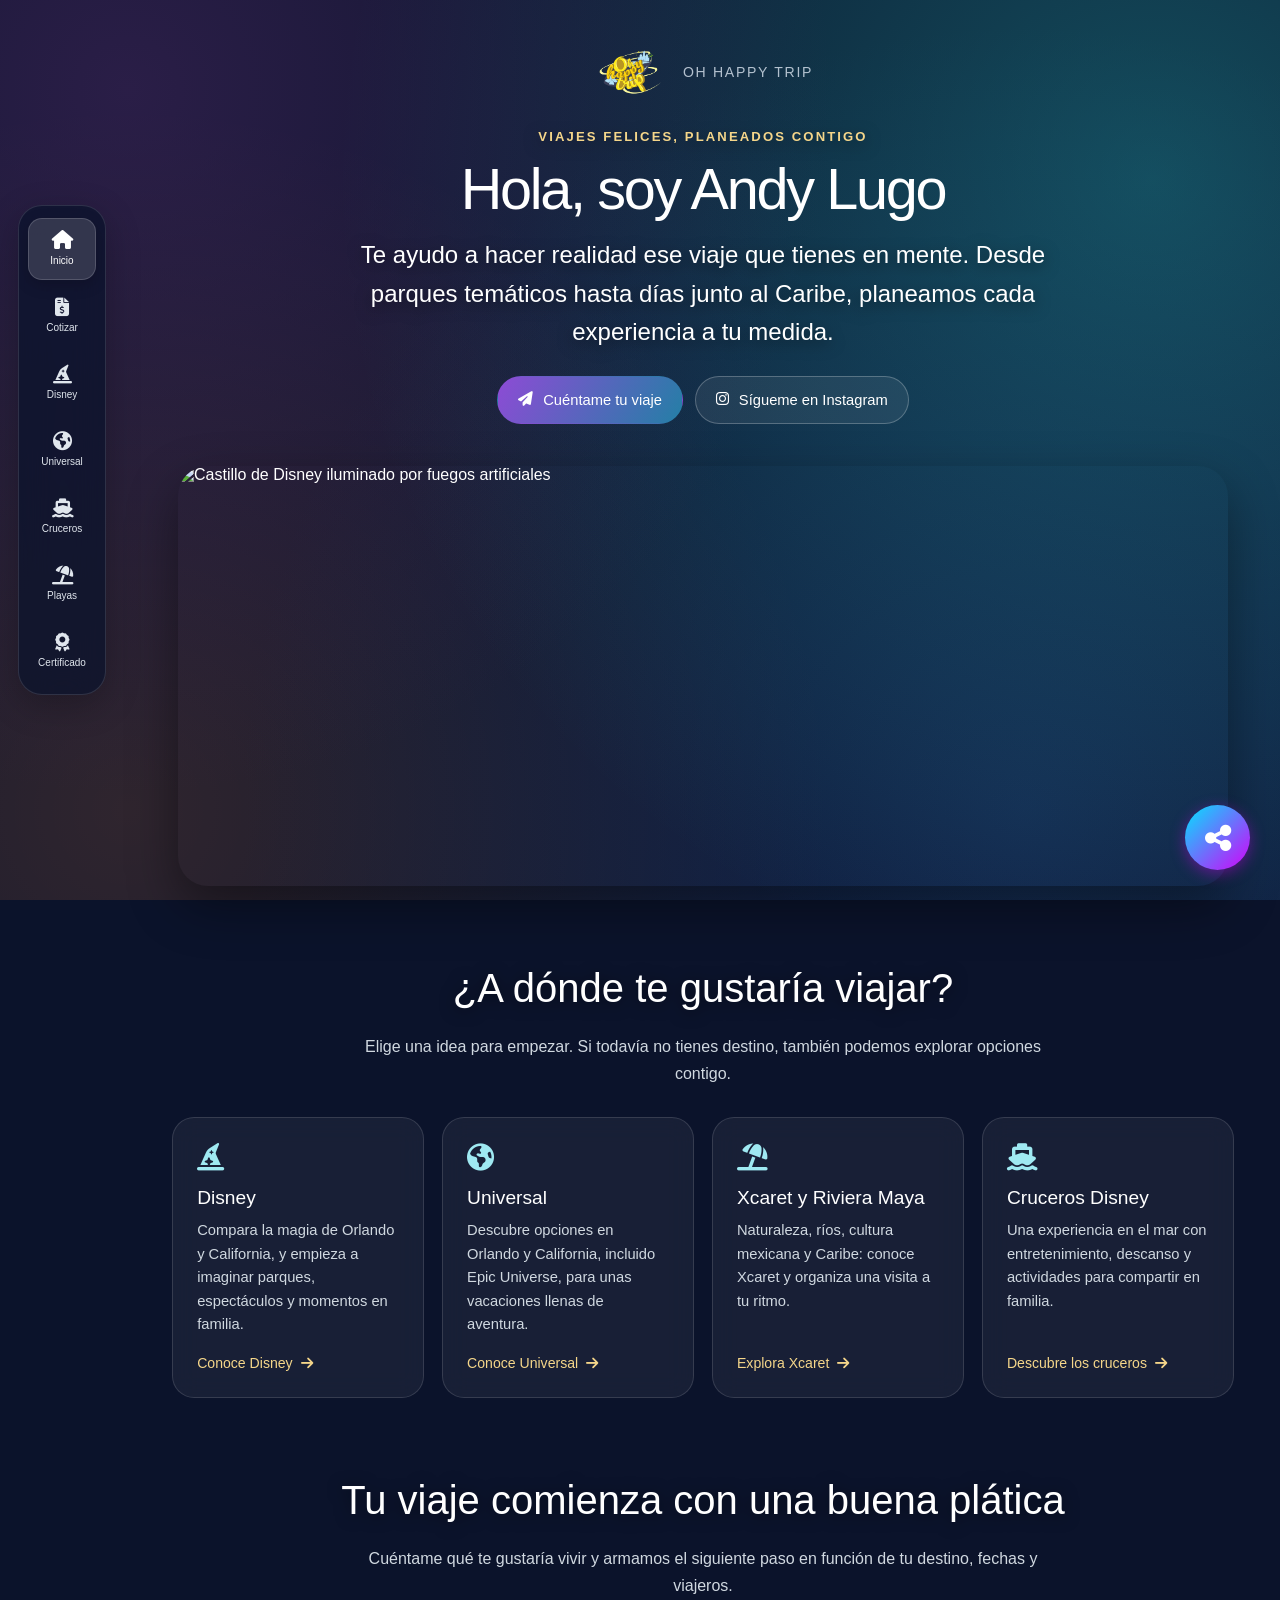
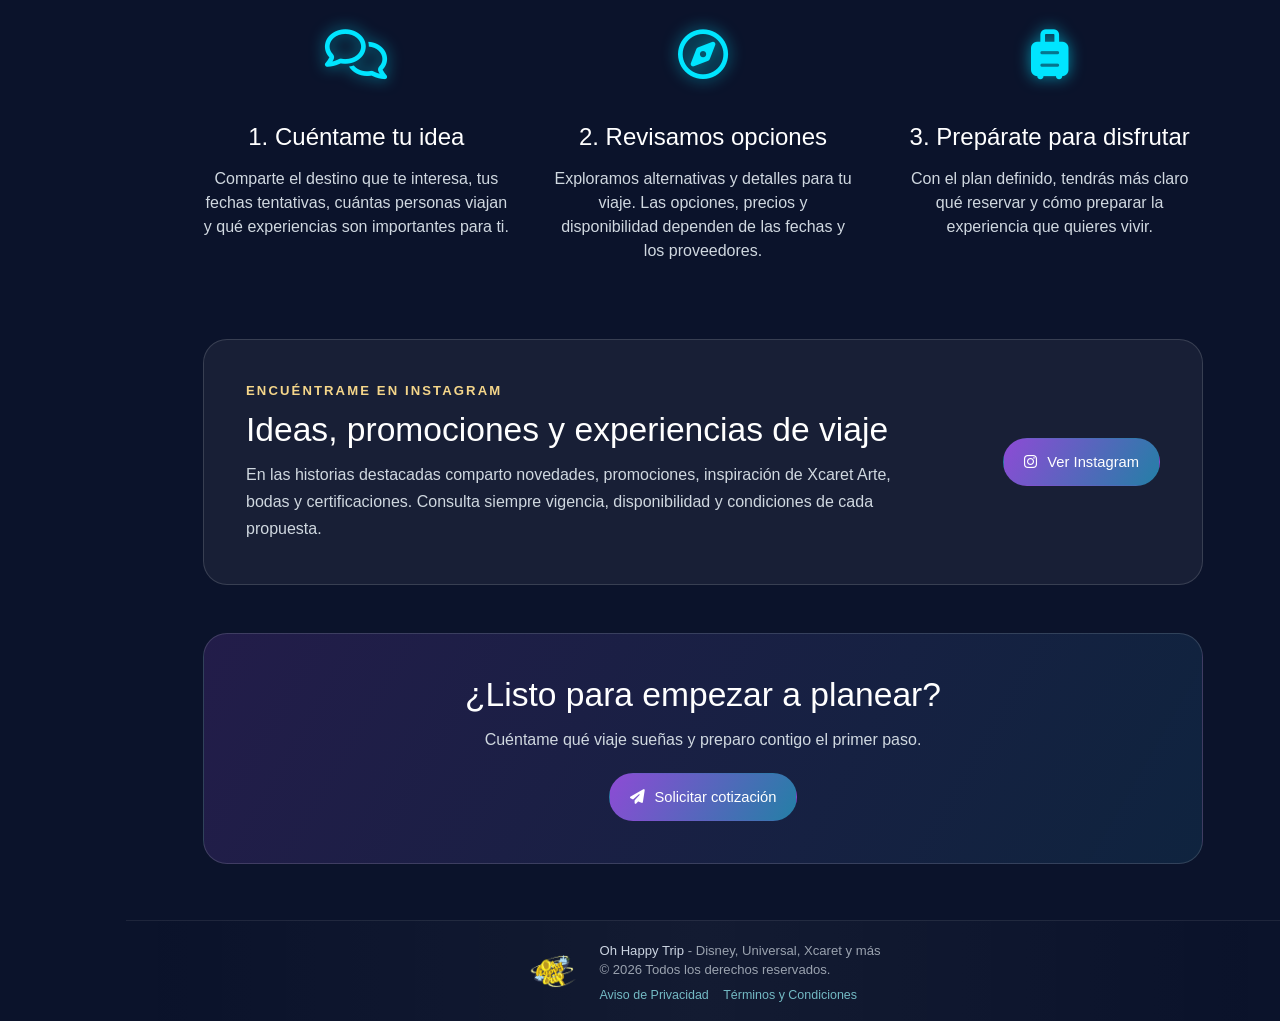
==== index.html @ ab25ab6a "Update Oh Happy Trip website Co-authored-by: Copilot <223556219+Copilot@users.noreply.github.com>" ====
<!DOCTYPE html>
<html lang="es">
  <head>
    <meta charset="UTF-8" />
    <meta name="viewport" content="width=device-width, initial-scale=1.0" />
    <meta name="description" content="Andy Lugo te ayuda a planear viajes felices a Disney, Universal, Xcaret y más. Explora destinos y solicita una cotización personalizada con Oh Happy Trip." />
    <title>Andy Lugo | Oh Happy Trip</title>
    <link rel="icon" type="image/png" href="./static/img/ohHappyTripLogo.png">
    <link rel="stylesheet" href="https://cdnjs.cloudflare.com/ajax/libs/font-awesome/6.4.0/css/all.min.css" />
    <link rel="preconnect" href="https://fonts.googleapis.com" />
    <link rel="preconnect" href="https://fonts.gstatic.com" crossorigin />
    <link href="https://cdnjs.cloudflare.com/ajax/libs/font-awesome/6.4.0/css/all.min.css" rel="stylesheet" />
    <link href="./static/css/style.css" rel="stylesheet" />
  </head>
  <body class="fondo">

    <div class="fuegos-artificiales">
      <div class="fuego" style="left: 20%; animation-delay: 0s;"></div>
      <div class="fuego" style="left: 50%; animation-delay: 1.5s;"></div>
      <div class="fuego" style="left: 80%; animation-delay: 0.8s;"></div>
      <div class="fuego" style="left: 35%; animation-delay: 2.2s;"></div>
    </div>

    <!-- NAVEGACIÓN LATERAL -->
    <header class="estiloHeader">
      <nav class="botones-nav" aria-label="Navegación principal">
        <a href="index.html" class="estilos" aria-current="page"><i class="fa-solid fa-house"></i><span>Inicio</span></a>
        <a href="cotizar.html" class="estilos"><i class="fa-solid fa-file-invoice-dollar"></i><span>Cotizar</span></a>
        <a href="disney.html" class="estilos"><i class="fa-solid fa-hat-wizard" aria-hidden="true"></i><span>Disney</span></a>
        <a href="universal.html" class="estilos"><i class="fa-solid fa-earth-americas"></i><span>Universal</span></a>
        <a href="cruceros.html" class="estilos"><i class="fa-solid fa-ship"></i><span>Cruceros</span></a>
        <a href="playas.html" class="estilos"><i class="fa-solid fa-umbrella-beach"></i><span>Playas</span></a>
        <a href="certificate.html" class="estilos"><i class="fa-solid fa-award"></i><span>Certificado</span></a>
      </nav>
    </header>
    <section class="caja-texto">
      <div class="marca-discreta marca-centrada"><img src="./static/img/ohHappyTripLogo.png" alt="">Oh Happy Trip</div>
      <p class="inicio-eyebrow">Viajes felices, planeados contigo</p>
      <h1>Hola, soy Andy Lugo</h1>
      <p>
        Te ayudo a hacer realidad ese viaje que tienes en mente. Desde parques temáticos
        hasta días junto al Caribe, planeamos cada experiencia a tu medida.
      </p>
      <div class="inicio-acciones">
        <a class="btn-inicio btn-inicio-principal" href="cotizar.html"><i class="fa-solid fa-paper-plane" aria-hidden="true"></i> Cuéntame tu viaje</a>
        <a class="btn-inicio" href="https://www.instagram.com/andylugoh.happytrip/" target="_blank" rel="noopener noreferrer"><i class="fa-brands fa-instagram" aria-hidden="true"></i> Sígueme en Instagram</a>
      </div>
    </section>

    <div class="carrusel-contenedor" aria-label="Inspiración para tu próximo viaje">
      <div class="carrusel-fotos">
        <img src="./static/img/fireworks.avif" alt="Castillo de Disney iluminado por fuegos artificiales">
        <img src="./static/img/hogwarts.png" alt="Castillo de Hogwarts en Universal Orlando">
        <img src="./static/img/crucero-carru.webp" alt="Crucero para disfrutar unas vacaciones en el mar">
        <img src="./static/img/playa.webp" alt="Playa de aguas turquesas en el Caribe">
        <img src="./static/img/fireworks.avif" alt="Espectáculo nocturno frente al castillo de Disney">
      </div>
    </div>

    <section aria-labelledby="destinos-titulo">
      <h2 class="seccion-titulo" id="destinos-titulo">¿A dónde te gustaría viajar?</h2>
      <p class="inicio-intro">Elige una idea para empezar. Si todavía no tienes destino, también podemos explorar opciones contigo.</p>
      <div class="inicio-destinos">
        <a class="inicio-destino" href="disney.html">
          <i class="fa-solid fa-hat-wizard" aria-hidden="true"></i>
          <h3>Disney</h3>
          <p>Compara la magia de Orlando y California, y empieza a imaginar parques, espectáculos y momentos en familia.</p>
          <span>Conoce Disney <i class="fa-solid fa-arrow-right" aria-hidden="true"></i></span>
        </a>
        <a class="inicio-destino" href="universal.html">
          <i class="fa-solid fa-earth-americas" aria-hidden="true"></i>
          <h3>Universal</h3>
          <p>Descubre opciones en Orlando y California, incluido Epic Universe, para unas vacaciones llenas de aventura.</p>
          <span>Conoce Universal <i class="fa-solid fa-arrow-right" aria-hidden="true"></i></span>
        </a>
        <a class="inicio-destino" href="playas.html">
          <i class="fa-solid fa-umbrella-beach" aria-hidden="true"></i>
          <h3>Xcaret y Riviera Maya</h3>
          <p>Naturaleza, ríos, cultura mexicana y Caribe: conoce Xcaret y organiza una visita a tu ritmo.</p>
          <span>Explora Xcaret <i class="fa-solid fa-arrow-right" aria-hidden="true"></i></span>
        </a>
        <a class="inicio-destino" href="cruceros.html">
          <i class="fa-solid fa-ship" aria-hidden="true"></i>
          <h3>Cruceros Disney</h3>
          <p>Una experiencia en el mar con entretenimiento, descanso y actividades para compartir en familia.</p>
          <span>Descubre los cruceros <i class="fa-solid fa-arrow-right" aria-hidden="true"></i></span>
        </a>
      </div>
    </section>

    <section aria-labelledby="planear-titulo">
      <h2 class="seccion-titulo" id="planear-titulo">Tu viaje comienza con una buena plática</h2>
      <p class="inicio-intro">Cuéntame qué te gustaría vivir y armamos el siguiente paso en función de tu destino, fechas y viajeros.</p>
      <div class="contenedor-pasos">
        <article class="paso">
          <i class="fa-regular fa-comments" aria-hidden="true"></i>
          <h3>1. Cuéntame tu idea</h3>
          <p>Comparte el destino que te interesa, tus fechas tentativas, cuántas personas viajan y qué experiencias son importantes para ti.</p>
        </article>
        <article class="paso">
          <i class="fa-regular fa-compass" aria-hidden="true"></i>
          <h3>2. Revisamos opciones</h3>
          <p>Exploramos alternativas y detalles para tu viaje. Las opciones, precios y disponibilidad dependen de las fechas y los proveedores.</p>
        </article>
        <article class="paso">
          <i class="fa-solid fa-suitcase-rolling" aria-hidden="true"></i>
          <h3>3. Prepárate para disfrutar</h3>
          <p>Con el plan definido, tendrás más claro qué reservar y cómo preparar la experiencia que quieres vivir.</p>
        </article>
      </div>
    </section>

    <section class="inicio-instagram" aria-labelledby="instagram-titulo">
      <div>
        <p class="inicio-eyebrow">Encuéntrame en Instagram</p>
        <h2 id="instagram-titulo">Ideas, promociones y experiencias de viaje</h2>
        <p>En las historias destacadas comparto novedades, promociones, inspiración de Xcaret Arte, bodas y certificaciones. Consulta siempre vigencia, disponibilidad y condiciones de cada propuesta.</p>
      </div>
      <a class="btn-inicio btn-inicio-principal" href="https://www.instagram.com/andylugoh.happytrip/" target="_blank" rel="noopener noreferrer">
        <i class="fa-brands fa-instagram" aria-hidden="true"></i> Ver Instagram
      </a>
    </section>

    <section class="inicio-cierre" aria-labelledby="cotiza-titulo">
      <h2 id="cotiza-titulo">¿Listo para empezar a planear?</h2>
      <p>Cuéntame qué viaje sueñas y preparo contigo el primer paso.</p>
      <a class="btn-inicio btn-inicio-principal" href="cotizar.html"><i class="fa-solid fa-paper-plane" aria-hidden="true"></i> Solicitar cotización</a>
    </section>

   <!-- MENÚ FLOTANTE EXPANDIBLE -->
    <div class="menu-flotante">

      <!-- Botón principal (Siempre visible) -->
      <div class="btn-flotante-principal">
        <i class="fa-solid fa-share-nodes" aria-hidden="true"></i>
      </div>

      <!-- Redes que salen hacia arriba al pasar el mouse -->
      <div class="redes-ocultas">
        <a href="https://api.whatsapp.com/send?phone=525519647258" target="_blank" class="btn-flotante-red wa" title="WhatsApp"><i class="fa-brands fa-whatsapp"></i></a>
        <a href="https://instagram.com/andylugoh.happytrip" target="_blank" class="btn-flotante-red ig" title="Instagram"><i class="fa-brands fa-instagram"></i></a>
        <a href="https://tiktok.com/@andylugohappytrip" target="_blank" class="btn-flotante-red tk" title="TikTok"><i class="fa-brands fa-tiktok"></i></a>
        <a href="https://www.facebook.com/share/14GoXGc35Pu/?mibextid=wwXIfr" target="_blank" class="btn-flotante-red fb" title="Facebook"><i class="fa-brands fa-facebook-f"></i></a>
        <a href="https://www.youtube.com/@andrealugoh.happytrip" target="_blank" class="btn-flotante-red yt" title="YouTube"><i class="fa-brands fa-youtube"></i></a>
      </div>

    </div>
    <footer class="footer-elegante">
      <img class="footer-logo" src="./static/img/ohHappyTripLogo.png" alt="Oh Happy Trip">
      <div class="footer-copy">
        <p><strong>Oh Happy Trip</strong> - Disney, Universal, Xcaret y más</p>
        <p>© 2026 Todos los derechos reservados.</p>
        <div class="footer-enlaces">
          <a href="#">Aviso de Privacidad</a>
          <a href="#">Términos y Condiciones</a>
        </div>
      </div>
    </footer>
    <!-- SCRIPTS -->
    <script>
      document.addEventListener("mousemove", function(e) {
        if (Math.random() > 0.4) {
          let chispa = document.createElement("span");
          chispa.className = "chispa-magica";
          chispa.style.left = e.clientX + "px";
          chispa.style.top = e.clientY + "px";
          chispa.style.setProperty("--tx", (Math.random() - 0.5) * 60 + "px");
          chispa.style.setProperty("--ty", (Math.random() * 60) + 20 + "px");
          document.body.appendChild(chispa);
          setTimeout(() => { chispa.remove(); }, 800);
        }
      });

      document.addEventListener("click", function(e) {
        let explosion = document.createElement("div");
        explosion.className = "explosion-click";
        explosion.style.left = e.clientX + "px";
        explosion.style.top = e.clientY + "px";
        document.body.appendChild(explosion);
        setTimeout(() => { explosion.remove(); }, 800);
      });
    </script>
  </body>
</html>
---- static/css/style.css ----
/* ========================================= */
/* 1. CONFIGURACIÓN GENERAL                  */
/* ========================================= */
*,
*::before,
*::after {
  box-sizing: border-box;
}

html, body {
  margin: 0;
  padding: 0;
  overflow-x: hidden; /* Clave: Evita que la página crezca hacia los lados */
  width: 100%;
}

body {
  padding: 0 0 0 126px;
}

/* ----------------------------------------- */
/* FONDO BASE ELEGANTE CON LUCES             */
/* ----------------------------------------- */
.fondo {
  background-color: #0b132b; 
  background-image: 
    radial-gradient(circle at 10% 10%, rgba(89, 46, 113, 0.4) 0%, transparent 50%),  
    radial-gradient(circle at 90% 20%, rgba(38, 208, 206, 0.3) 0%, transparent 60%), 
    radial-gradient(circle at 80% 90%, rgba(28, 59, 112, 0.5) 0%, transparent 60%),  
    radial-gradient(circle at 10% 90%, rgba(255, 140, 66, 0.15) 0%, transparent 50%); 
  background-attachment: fixed;
  min-height: 100vh;
  font-family: 'Roboto', sans-serif;
  color: white;
}

/* ========================================= */
/* 2. EFECTOS MÁGICOS Y ANIMACIONES          */
/* ========================================= */
.fuegos-artificiales { position: fixed; top: 0; left: 0; width: 100vw; height: 100vh; pointer-events: none; z-index: 1; overflow: hidden; }
.fuego { position: absolute; bottom: -30px; width: 3px; height: 25px; border-radius: 50px; animation: cohete-magico 3.5s infinite ease-in-out; animation-delay: inherit; }
.fuego::before, .fuego::after { content: ''; position: absolute; top: 0; left: 0; width: 5px; height: 5px; border-radius: 50%; opacity: 0; animation: explosion-magica 3.5s infinite ease-out; animation-delay: inherit; }
.fuego::after { transform: rotate(22.5deg); }

@keyframes cohete-magico {
  0% { transform: translateY(0); background: linear-gradient(to top, transparent, rgba(255, 255, 255, 0.4), #fff); }
  35% { transform: translateY(-75vh); background: linear-gradient(to top, transparent, rgba(255, 255, 255, 0.4), #fff); }
  36% { transform: translateY(-75vh); background: transparent; }
  100% { transform: translateY(-60vh); background: transparent; }
}
@keyframes explosion-magica {
  0%, 35% { opacity: 0; box-shadow: 0 0 0 0 transparent; }
  36% { opacity: 1; box-shadow: 0 -50px 0 2px #00e5ff, 35px -35px 0 1px #d500f9, 50px 0 0 2px #ffdd55, 35px 35px 0 1px #00e5ff, 0 50px 0 2px #d500f9, -35px 35px 0 1px #ffdd55, -50px 0 0 2px #00e5ff, -35px -35px 0 1px #d500f9, 0 -25px 0 1px #ffdd55, 17px -17px 0 2px #00e5ff, 25px 0 0 1px #d500f9, 17px 17px 0 2px #ffdd55, 0 25px 0 1px #00e5ff, -17px 17px 0 2px #d500f9, -25px 0 0 1px #ffdd55, -17px -17px 0 2px #00e5ff; }
  65% { opacity: 0; box-shadow: 0 -140px 0 -2px rgba(0, 229, 255, 0), 100px -100px 0 -2px rgba(213, 0, 249, 0), 140px 0 0 -2px rgba(255, 221, 85, 0), 100px 100px 0 -2px rgba(0, 229, 255, 0), 0 140px 0 -2px rgba(213, 0, 249, 0), -100px 100px 0 -2px rgba(255, 221, 85, 0), -140px 0 0 -2px rgba(0, 229, 255, 0), -100px -100px 0 -2px rgba(213, 0, 249, 0), 0 -80px 0 -2px rgba(255, 221, 85, 0), 56px -56px 0 -2px rgba(0, 229, 255, 0), 80px 0 0 -2px rgba(213, 0, 249, 0), 56px 56px 0 -2px rgba(255, 221, 85, 0), 0 80px 0 -2px rgba(0, 229, 255, 0), -56px 56px 0 -2px rgba(213, 0, 249, 0), -80px 0 0 -2px rgba(255, 221, 85, 0), -56px -56px 0 -2px rgba(0, 229, 255, 0); }
  100% { opacity: 0; }
}

/* Polvo de hadas y Clics */
.chispa-magica { position: fixed; pointer-events: none; width: 4px; height: 4px; background: #ffffff; border-radius: 50%; box-shadow: 0 0 8px 2px #ffdf00, 0 0 15px 4px #ffdd55; z-index: 9999; animation: polvoMagico 0.8s linear forwards; }
@keyframes polvoMagico { 0% { transform: scale(1) translate(0, 0); opacity: 1; } 100% { transform: scale(0) translate(var(--tx), var(--ty)); opacity: 0; } }

.explosion-click { position: fixed; pointer-events: none; width: 5px; height: 5px; border-radius: 50%; z-index: 99999; animation: estallidoRapido 0.8s ease-out forwards; }
@keyframes estallidoRapido { 0% { opacity: 1; transform: translate(-50%, -50%) scale(0.2); box-shadow: 0 0 0 0 transparent; } 20% { opacity: 1; transform: translate(-50%, -50%) scale(1); box-shadow: 0 -50px 0 2px #00e5ff, 35px -35px 0 1px #d500f9, 50px 0 0 2px #ffdd55, 35px 35px 0 1px #00e5ff, 0 50px 0 2px #d500f9, -35px 35px 0 1px #ffdd55, -50px 0 0 2px #00e5ff, -35px -35px 0 1px #d500f9, 0 -25px 0 1px #ffdd55, 17px -17px 0 2px #00e5ff, 25px 0 0 1px #d500f9, 17px 17px 0 2px #ffdd55, 0 25px 0 1px #00e5ff, -17px 17px 0 2px #d500f9, -25px 0 0 1px #ffdd55, -17px -17px 0 2px #00e5ff; } 100% { opacity: 0; transform: translate(-50%, -50%) scale(1.5); box-shadow: 0 -120px 0 -2px rgba(0, 229, 255, 0), 85px -85px 0 -2px rgba(213, 0, 249, 0), 120px 0 0 -2px rgba(255, 221, 85, 0), 85px 85px 0 -2px rgba(0, 229, 255, 0), 0 120px 0 -2px rgba(213, 0, 249, 0), -85px 85px 0 -2px rgba(255, 221, 85, 0), -120px 0 0 -2px rgba(0, 229, 255, 0), -85px -85px 0 -2px rgba(213, 0, 249, 0), 0 -70px 0 -2px rgba(255, 221, 85, 0), 50px -50px 0 -2px rgba(0, 229, 255, 0), 70px 0 0 -2px rgba(213, 0, 249, 0), 50px 50px 0 -2px rgba(255, 221, 85, 0), 0 80px 0 -2px rgba(0, 229, 255, 0), -50px 50px 0 -2px rgba(213, 0, 249, 0), -70px 0 0 -2px rgba(255, 221, 85, 0), -50px -50px 0 -2px rgba(0, 229, 255, 0); } }

/* ========================================= */
/* 3. HEADER FIJO Y NAVEGACIÓN               */
/* ========================================= */
.estiloHeader {
  position: fixed;
  top: 50%;
  left: 18px;
  width: 88px;
  max-height: calc(100vh - 32px);
  overflow-y: auto;
  padding: 12px 9px;
  box-sizing: border-box;
  background: rgba(11, 19, 43, 0.72);
  backdrop-filter: blur(16px);
  border: 1px solid rgba(255, 255, 255, 0.12);
  border-radius: 24px;
  display: flex;
  flex-direction: column;
  justify-content: flex-start;
  align-items: center;
  gap: 0;
  margin: 0;
  transform: translateY(-50%);
  z-index: 1000;
  box-shadow: 0 10px 35px rgba(0, 0, 0, 0.24);
}

.botones-nav {
  display: flex;
  flex-direction: column;
  justify-content: flex-start;
  align-items: center;
  gap: 5px;
  width: 100%;
}

.estilos {
  display: flex;
  flex-direction: column;
  justify-content: center;
  align-items: center;
  gap: 5px;
  width: 68px;
  min-height: 62px;
  box-sizing: border-box;
  text-decoration: none;
  color: #e0e6ed;
  font-size: 10px;
  font-weight: 400;
  line-height: 1.15;
  text-align: center;
  padding: 7px 4px;
  border-radius: 14px;
  border: 1px solid transparent;
  transition: background 0.2s ease, color 0.2s ease, border-color 0.2s ease;
}

.estilos i {
  font-size: 19px;
}

.estilos[aria-current="page"] {
  color: #ffffff;
  background: rgba(255, 255, 255, 0.14);
  border-color: rgba(255, 255, 255, 0.16);
  box-shadow: 0 5px 15px rgba(0, 0, 0, 0.18);
}

.estilos:hover {
  background: rgba(89, 46, 113, 0.42);
  border-color: rgba(255, 255, 255, 0.16);
  color: #ffffff;
}

/* ========================================= */
/* 4. TEXTOS Y TÍTULOS DE SECCIONES          */
/* ========================================= */
.caja-texto {
  max-width: 800px;
  margin: 34px auto 42px;
  padding: 0 24px;
  position: relative;
  z-index: 10;
  text-align: center;
}

.caja-texto p {
  margin: 0; 
  font-size: 24px;
  font-weight: 300;
  line-height: 1.6;
  color: #ffffff;
  text-shadow: 0 4px 15px rgba(0,0,0,0.5); 
}

.caja-texto h1 {
  margin: 0 0 14px;
  color: #ffffff;
  font-size: clamp(2.2rem, 5vw, 3.6rem);
  font-weight: 500;
  letter-spacing: -0.04em;
}

.inicio-eyebrow {
  margin: 0 0 10px !important;
  color: #f5d68a !important;
  font-size: 0.82rem !important;
  font-weight: 600 !important;
  letter-spacing: 0.16em;
  line-height: 1.4 !important;
  text-transform: uppercase;
}

.inicio-acciones {
  display: flex;
  justify-content: center;
  flex-wrap: wrap;
  gap: 12px;
  margin-top: 24px;
}

.btn-inicio {
  display: inline-flex;
  align-items: center;
  justify-content: center;
  gap: 10px;
  min-height: 48px;
  padding: 12px 20px;
  border: 1px solid rgba(255, 255, 255, 0.24);
  border-radius: 999px;
  background: rgba(255, 255, 255, 0.07);
  color: #ffffff;
  font-size: 0.92rem;
  font-weight: 500;
  text-decoration: none;
  transition: transform 0.2s ease, background 0.2s ease, border-color 0.2s ease;
}

.btn-inicio:hover {
  transform: translateY(-2px);
  background: rgba(255, 255, 255, 0.14);
  border-color: rgba(255, 255, 255, 0.5);
}

.btn-inicio-principal {
  border-color: transparent;
  background: linear-gradient(120deg, #8d4bd5, #247fa6);
}

.btn-inicio-principal:hover {
  background: linear-gradient(120deg, #a15be8, #2d96bd);
}

.inicio-intro {
  max-width: 720px;
  margin: -18px auto 30px;
  padding: 0 20px;
  color: #d0d8e0;
  font-size: 1rem;
  line-height: 1.7;
  text-align: center;
  position: relative;
  z-index: 10;
}

.inicio-destinos {
  display: grid;
  grid-template-columns: repeat(auto-fit, minmax(min(100%, 235px), 1fr));
  gap: 18px;
  width: min(1150px, 92%);
  margin: 0 auto 54px;
  position: relative;
  z-index: 10;
}

.inicio-destino {
  display: flex;
  flex-direction: column;
  min-height: 245px;
  padding: 26px 24px;
  border: 1px solid rgba(255, 255, 255, 0.13);
  border-radius: 22px;
  background: rgba(255, 255, 255, 0.055);
  color: #ffffff;
  text-decoration: none;
  backdrop-filter: blur(12px);
  transition: transform 0.25s ease, background 0.25s ease, border-color 0.25s ease;
}

.inicio-destino:hover {
  transform: translateY(-5px);
  border-color: rgba(255, 255, 255, 0.34);
  background: rgba(255, 255, 255, 0.1);
}

.inicio-destino > i {
  margin-bottom: 16px;
  color: #9fe9f2;
  font-size: 1.7rem;
}

.inicio-destino h3 {
  margin: 0 0 10px;
  font-size: 1.2rem;
  font-weight: 500;
}

.inicio-destino p {
  margin: 0 0 18px;
  color: #d0d8e0;
  font-size: 0.92rem;
  line-height: 1.6;
}

.inicio-destino span {
  display: flex;
  align-items: center;
  gap: 8px;
  margin-top: auto;
  color: #f5d68a;
  font-size: 0.88rem;
  font-weight: 500;
}

.inicio-instagram,
.inicio-cierre {
  width: min(1000px, 92%);
  margin: 0 auto 48px;
  padding: clamp(24px, 5vw, 42px);
  border: 1px solid rgba(255, 255, 255, 0.14);
  border-radius: 24px;
  background: rgba(255, 255, 255, 0.055);
  position: relative;
  z-index: 10;
}

.inicio-instagram {
  display: flex;
  align-items: center;
  justify-content: space-between;
  gap: 28px;
}

.inicio-instagram h2,
.inicio-cierre h2 {
  margin: 0 0 12px;
  color: #ffffff;
  font-size: clamp(1.5rem, 3vw, 2.1rem);
  font-weight: 400;
}

.inicio-instagram p:not(.inicio-eyebrow),
.inicio-cierre p {
  max-width: 680px;
  margin: 0;
  color: #d0d8e0;
  line-height: 1.7;
}

.inicio-instagram .btn-inicio {
  flex-shrink: 0;
}

.inicio-cierre {
  margin-bottom: 56px;
  text-align: center;
  background: linear-gradient(120deg, rgba(141, 75, 213, 0.18), rgba(36, 127, 166, 0.16));
}

.inicio-cierre p {
  margin: 0 auto 20px;
}

.seccion-titulo {
  text-align: center;
  color: white;
  font-size: 2.5rem;
  font-weight: 300;
  margin: 80px 0 40px 0;
  text-shadow: 0 2px 15px rgba(0, 0, 0, 0.5);
  position: relative;
  z-index: 10;
}

/* ========================================= */
/* 5. CARRUSEL INFINITO                      */
/* ========================================= */
.carrusel-contenedor {
  width: min(1050px, 92%);
  height: clamp(260px, 38vw, 420px);
  overflow: hidden;
  border-radius: 30px;
  margin: 0 auto 34px;
  box-shadow: 0 20px 50px rgba(0, 0, 0, 0.4);
  position: relative;
  z-index: 10;
}

.carrusel-fotos { 
  display: flex; 
  width: 500%; 
  height: 100%; 
  animation: deslizarInfinito 16s infinite; 
}

.carrusel-fotos img { 
  width: 20%; 
  object-fit: cover; 
}

@keyframes deslizarInfinito {
  0%, 20% { margin-left: 0; }
  25%, 45% { margin-left: -100%; }
  50%, 70% { margin-left: -200%; }
  75%, 95% { margin-left: -300%; }
  100% { margin-left: -400%; }
}

/* ========================================= */
/* 6. TARJETAS DE INFORMACIÓN                */
/* ========================================= */
.contenedor-tarjetas {
  display: flex;
  justify-content: center;
  align-items: stretch; 
  gap: 30px; 
  width: 92%; 
  max-width: 1150px; 
  margin: 0 auto 25px auto; 
  position: relative;
  z-index: 10;
}

.tarjeta-info {
  background: rgba(255, 255, 255, 0.03); 
  border: 1px solid rgba(255, 255, 255, 0.1);
  backdrop-filter: blur(15px);
  border-radius: 30px;
  padding: 40px 30px; 
  flex: 1; 
  text-align: center;
  transition: transform 0.4s ease, box-shadow 0.4s ease;
}

.tarjeta-info:hover {
  transform: translateY(-10px);
  background: rgba(255, 255, 255, 0.08);
  box-shadow: 0 15px 35px rgba(0, 0, 0, 0.3);
}

.tarjeta-info i { font-size: 38px; margin-bottom: 20px; color: #ffffff; text-shadow: 0 0 15px rgba(255, 255, 255, 0.4); }
.tarjeta-info h3 { margin: 0 0 15px 0; font-size: 1.4rem; font-weight: 400; letter-spacing: 1px; }
.tarjeta-info p { margin: 0; font-size: 0.95rem; font-weight: 300; line-height: 1.6; color: #d0d8e0; }

.marca-discreta {
  display: inline-flex;
  align-items: center;
  gap: 14px;
  margin-bottom: 16px;
  color: rgba(230, 239, 250, 0.76);
  font-size: 0.88rem;
  font-weight: 500;
  letter-spacing: 0.12em;
  text-transform: uppercase;
}

.marca-discreta img {
  display: block;
  width: 76px;
  height: 76px;
  object-fit: contain;
}

.marca-centrada {
  display: flex;
  width: fit-content;
  margin: 22px auto 18px;
}

.contenido-destino {
  width: min(1120px, 94%);
  margin: 0 auto;
  position: relative;
  z-index: 10;
}

.introduccion-destino {
  max-width: 860px;
  margin: 38px auto 56px;
  padding: 0 24px;
  text-align: center;
}

.introduccion-destino .sobrelinea,
.seccion-destino .sobrelinea {
  color: var(--destino-acento, #8fe8ee);
  font-size: 0.78rem;
  font-weight: 700;
  letter-spacing: 0.18em;
  text-transform: uppercase;
}

.introduccion-destino h1 {
  margin: 12px 0 18px;
  font-size: clamp(2.2rem, 5vw, 4rem);
  font-weight: 300;
  line-height: 1.1;
  text-shadow: 0 4px 24px rgba(0, 0, 0, 0.35);
}

.introduccion-destino p {
  max-width: 760px;
  margin: 0 auto;
  color: #d7e1ee;
  font-size: 1.08rem;
  line-height: 1.8;
}

.seccion-destino {
  margin: 0 auto 40px;
  padding: clamp(22px, 3.5vw, 38px);
  border: 1px solid rgba(255, 255, 255, 0.1);
  border-radius: 28px;
  background: linear-gradient(145deg, rgba(255, 255, 255, 0.065), rgba(255, 255, 255, 0.018));
  box-shadow: 0 18px 45px rgba(0, 0, 0, 0.14);
  scroll-margin-top: 30px;
}

.seccion-destino h2 {
  margin: 10px 0 14px;
  font-size: clamp(1.8rem, 3vw, 2.5rem);
  font-weight: 400;
}

.seccion-destino > p {
  max-width: 850px;
  margin: 0 0 24px;
  color: #d0d8e0;
  font-size: 1rem;
  line-height: 1.75;
}

.rejilla-experiencias {
  display: grid;
  grid-template-columns: repeat(2, minmax(0, 1fr));
  gap: 16px;
  margin-top: 24px;
}

.experiencia-destino {
  padding: 24px;
  border: 1px solid rgba(255, 255, 255, 0.1);
  border-radius: 20px;
  background: rgba(8, 18, 43, 0.42);
  transition: transform 0.25s ease, border-color 0.25s ease, background 0.25s ease;
}

.experiencia-destino:hover {
  transform: translateY(-4px);
  border-color: var(--destino-acento, #8fe8ee);
  background: rgba(255, 255, 255, 0.075);
}

.experiencia-destino i {
  color: var(--destino-acento, #8fe8ee);
  font-size: 1.5rem;
}

.experiencia-destino h3 {
  margin: 14px 0 8px;
  font-size: 1.15rem;
  font-weight: 500;
}

.experiencia-destino p {
  margin: 0;
  color: #d0d8e0;
  font-size: 0.95rem;
  line-height: 1.7;
}

.nota-destino {
  margin-top: 22px;
  padding: 18px 22px;
  border-left: 3px solid var(--destino-acento, #8fe8ee);
  border-radius: 0 14px 14px 0;
  background: rgba(255, 255, 255, 0.05);
  color: #d7e1ee;
  line-height: 1.7;
}

.imagen-destino {
  display: block;
  width: 100%;
  height: clamp(230px, 38vw, 420px);
  margin: 0 auto 48px;
  border-radius: 28px;
  object-fit: cover;
  box-shadow: 0 20px 50px rgba(0, 0, 0, 0.35);
}

.destino-carrusel {
  height: clamp(280px, 42vw, 470px);
  margin-top: 34px;
  margin-bottom: 0;
  border: 1px solid rgba(255, 255, 255, 0.16);
}

.destino-carrusel::after {
  position: absolute;
  inset: 35% 0 0;
  content: "";
  background: linear-gradient(transparent, rgba(5, 10, 28, 0.74));
  pointer-events: none;
}

.destino-carrusel .carrusel-fotos {
  animation-duration: 22s;
}

.carrusel-etiqueta {
  position: absolute;
  z-index: 1;
  right: clamp(20px, 5vw, 48px);
  bottom: clamp(20px, 5vw, 42px);
  left: clamp(20px, 5vw, 48px);
  color: white;
  text-shadow: 0 2px 14px rgba(0, 0, 0, 0.65);
}

.carrusel-etiqueta span {
  display: inline-block;
  margin-bottom: 8px;
  color: var(--destino-acento, #b9f5f2);
  font-size: 0.76rem;
  font-weight: 700;
  letter-spacing: 0.17em;
  text-transform: uppercase;
}

.carrusel-etiqueta strong {
  display: block;
  font-size: clamp(1.6rem, 4vw, 3rem);
  font-weight: 500;
}

.accion-destino {
  margin: 32px auto 30px;
  text-align: center;
  position: relative;
  z-index: 10;
}

.marca-formulario {
  display: flex;
  align-items: center;
  justify-content: center;
  gap: 16px;
  margin: 0 auto 20px;
  color: #dce7f3;
  text-align: left;
}

.marca-formulario img {
  display: block;
  width: 88px;
  height: 88px;
  object-fit: contain;
}

.marca-formulario span {
  color: #a8bacd;
  font-size: 0.8rem;
  letter-spacing: 0.12em;
  text-transform: uppercase;
}

.pagina-disney { --destino-acento: #e6b7ff; }
.pagina-universal { --destino-acento: #74c8ff; }
.pagina-cruceros { --destino-acento: #77e5f4; }
.pagina-xcaret { --destino-acento: #92e5bd; }

.pagina-disney .carrusel-etiqueta span,
.pagina-universal .carrusel-etiqueta span {
  color: var(--destino-acento);
}

.contenedor-principal {
  display: flex;
  justify-content: center;
  width: min(1120px, 100%);
  margin: 0 auto;
  padding: 44px clamp(16px, 4vw, 42px) 28px;
}

.cotizar-titulo {
  margin: 0 0 28px;
  color: #ffffff;
  font-size: clamp(1.7rem, 3vw, 2.25rem);
  font-weight: 400;
  text-align: center;
}

.footer-logo {
  display: block;
  flex: 0 0 56px;
  width: 56px;
  height: 56px;
  margin: 0;
  object-fit: contain;
}

.footer-elegante {
  display: flex;
  align-items: center;
  justify-content: center;
  gap: 18px;
  padding: 30px 24px 24px;
  margin-top: 30px;
}

.footer-copy {
  text-align: left;
}

/* ========================================= */
/* 7. BOTONES DE COTIZACIÓN                  */
/* ========================================= */
.btn-cotizar {
  display: inline-flex;
  justify-content: center;
  align-items: center;
  gap: 15px;
  padding: 18px 45px; 
  border-radius: 50px;
  background: rgba(255, 255, 255, 0.05); 
  border: 1px solid rgba(255, 255, 255, 0.2);
  backdrop-filter: blur(10px);
  text-decoration: none;
  color: #ffffff;
  font-size: 18px;
  font-weight: 300;
  letter-spacing: 2px;
  text-transform: uppercase;
  transition: all 0.4s ease;
  box-shadow: 0 10px 30px rgba(0, 0, 0, 0.2);
  cursor: pointer;
}

.btn-cotizar i { font-size: 22px; }
.btn-cotizar:hover { transform: translateY(-5px) scale(1.03); color: #ffffff; }

.btn-cotizar.disney:hover { background: linear-gradient(135deg, rgba(89, 46, 113, 0.95), rgba(38, 208, 206, 0.95)); border-color: transparent; box-shadow: 0 10px 30px rgba(138, 43, 226, 0.4); }
.btn-cotizar.universal:hover { background: linear-gradient(135deg, #0575E6, #021B79); border-color: transparent; box-shadow: 0 10px 30px rgba(5, 117, 230, 0.4); }
.btn-cotizar.cruceros:hover { background: linear-gradient(135deg, #1cb5e0, #000046); border-color: transparent; box-shadow: 0 10px 30px rgba(28, 181, 224, 0.4); }
.btn-cotizar.playas:hover { background: linear-gradient(135deg, #ff9966, #ff5e62); border-color: transparent; box-shadow: 0 10px 30px rgba(255, 94, 98, 0.4); }
.btn-cotizar.certificado:hover { background: linear-gradient(135deg, #BF953F, #FCF6BA, #B38728); border-color: transparent; color: #000; box-shadow: 0 10px 30px rgba(191, 149, 63, 0.4); }

/* ========================================= */
/* 8. PROCESO (CÓMO FUNCIONA)                */
/* ========================================= */
.contenedor-pasos {
  display: flex;
  justify-content: center;
  gap: 40px;
  flex-wrap: wrap;
  max-width: 1000px;
  margin: 0 auto 60px auto;
  position: relative;
  z-index: 10;
}

.paso {
  text-align: center;
  flex: 1;
  min-width: 250px;
  color: white;
}

.paso i {
  font-size: 50px;
  color: #00e5ff; 
  margin-bottom: 20px;
  text-shadow: 0 0 15px rgba(0, 229, 255, 0.6);
}

.paso h3 { font-size: 1.5rem; margin-bottom: 10px; font-weight: 400; }
.paso p { font-size: 1rem; font-weight: 300; color: #d0d8e0; line-height: 1.5; }

/* ========================================= */
/* 9. TESTIMONIOS (VIAJEROS FELICES)         */
/* ========================================= */
.contenedor-testimonios {
  display: flex;
  justify-content: center;
  align-items: stretch;
  gap: 30px;
  flex-wrap: wrap;
  max-width: 1100px;
  margin: 0 auto 60px auto;
  position: relative;
  z-index: 10;
}

.testimonio {
  background: rgba(255, 255, 255, 0.05);
  border: 1px solid rgba(255, 255, 255, 0.15);
  backdrop-filter: blur(10px);
  border-radius: 20px;
  padding: 30px;
  flex: 1;
  min-width: 280px;
  text-align: center;
  box-shadow: 0 10px 20px rgba(0, 0, 0, 0.2);
  transition: transform 0.3s ease;
}

.testimonio:hover { transform: translateY(-5px); background: rgba(255, 255, 255, 0.08); }

.estrellas { color: #ffdd55; font-size: 20px; margin-bottom: 15px; text-shadow: 0 0 10px rgba(255, 221, 85, 0.5); }
.testimonio p { font-style: italic; color: #e0e6ed; font-weight: 300; margin-bottom: 20px; line-height: 1.6; }
.testimonio h4 { color: white; margin: 0; font-size: 1.1rem; font-weight: 500; }

/* ========================================= */
/* 10. FORMULARIO DE COTIZACIÓN              */
/* ========================================= */
.contenedor-formulario {
  max-width: 800px;
  width: 100%;
  margin: 0 auto 28px;
  background: rgba(255, 255, 255, 0.05);
  border: 1px solid rgba(255, 255, 255, 0.15);
  backdrop-filter: blur(15px);
  border-radius: 20px;
  padding: clamp(22px, 4vw, 40px);
  box-shadow: 0 15px 35px rgba(0, 0, 0, 0.3);
  position: relative;
  z-index: 10;
}

.fila-form {
  display: flex;
  gap: 20px;
  margin-bottom: 20px;
  flex-wrap: wrap;
}

.grupo-form {
  flex: 1;
  display: flex;
  flex-direction: column;
  min-width: 250px;
}

.grupo-form label {
  color: #ffdd55;
  margin-bottom: 8px;
  font-weight: 300;
  font-size: 0.95rem;
}

.grupo-form input, .grupo-form select, .grupo-form textarea {
  background: rgba(0, 0, 0, 0.4);
  border: 1px solid rgba(255, 255, 255, 0.2);
  color: white;
  padding: 12px 15px;
  border-radius: 10px;
  font-family: 'Roboto', sans-serif;
  font-size: 1rem;
  outline: none;
  transition: border-color 0.3s;
}

.grupo-form input:focus, .grupo-form select:focus, .grupo-form textarea:focus {
  border-color: #00e5ff;
  box-shadow: 0 0 10px rgba(0, 229, 255, 0.3);
}

/* ========================================= */
/* 11. MENÚ FLOTANTE DE REDES SOCIALES       */
/* ========================================= */
.menu-flotante {
  position: fixed;
  bottom: 30px;
  right: 30px;
  display: flex;
  flex-direction: column-reverse; 
  align-items: center;
  gap: 15px;
  z-index: 1000; 
}

.btn-flotante-principal {
  background: linear-gradient(135deg, #00e5ff, #d500f9); 
  width: 65px;
  height: 65px;
  border-radius: 50%;
  display: flex;
  justify-content: center;
  align-items: center;
  color: white;
  font-size: 30px;
  box-shadow: 0 4px 15px rgba(213, 0, 249, 0.4);
  cursor: pointer;
  transition: transform 0.4s ease;
}

.menu-flotante:hover .btn-flotante-principal {
  transform: rotate(360deg);
}

.redes-ocultas {
  display: flex;
  flex-direction: column;
  gap: 12px;
  opacity: 0;
  visibility: hidden;
  transform: translateY(20px); 
  transition: all 0.3s ease;
}

.menu-flotante:hover .redes-ocultas {
  opacity: 1;
  visibility: visible;
  transform: translateY(0);
}

.btn-flotante-red {
  width: 50px;
  height: 50px;
  border-radius: 50%;
  display: flex;
  justify-content: center;
  align-items: center;
  color: white;
  font-size: 24px;
  text-decoration: none;
  box-shadow: 0 4px 10px rgba(0, 0, 0, 0.3);
  transition: transform 0.3s ease;
}

.btn-flotante-red:hover { transform: scale(1.1) translateX(-5px); }

.btn-flotante-red.wa { background-color: #25d366; }
.btn-flotante-red.ig { background: linear-gradient(45deg, #f09433, #e6683c, #dc2743, #cc2366, #bc1888); }
.btn-flotante-red.tk { background-color: #000000; border: 1px solid rgba(255,255,255,0.2); }
.btn-flotante-red.fb { background-color: #1877f2; }
.btn-flotante-red.yt { background-color: #ff0000; }

/* ========================================= */
/* 12. FOOTER (PIE DE PÁGINA)                */
/* ========================================= */
.footer-elegante {
  background: linear-gradient(90deg, transparent, rgba(255, 255, 255, 0.035), transparent);
  border-top: 1px solid rgba(255, 255, 255, 0.08);
  padding: 18px 24px;
  color: rgba(208, 216, 224, 0.72);
  position: relative;
  z-index: 10;
  margin-top: 24px;
}

.footer-elegante p { margin: 4px 0; font-weight: 300; font-size: 0.82rem; }
.footer-elegante strong { color: rgba(230, 239, 250, 0.88); font-weight: 500; }
.footer-enlaces { margin-top: 8px; }
.footer-enlaces a { color: rgba(143, 232, 238, 0.78); text-decoration: none; margin: 0 10px 0 0; font-size: 0.78rem; transition: color 0.3s; }
.footer-enlaces a:hover { color: #b9f5f2; }

/* ========================================= */
/* 14. SELECCIÓN MÚLTIPLE DE DESTINOS        */
/* ========================================= */
.lista-destinos {
  display: flex;
  flex-direction: column;
  gap: 12px;
  width: 100%;
}

.destino-item {
  background: rgba(0, 0, 0, 0.4);
  border: 1px solid rgba(255, 255, 255, 0.15);
  border-radius: 12px;
  padding: 15px;
  transition: all 0.3s ease;
}

.destino-item:hover {
  border-color: rgba(38, 208, 206, 0.5);
  background: rgba(0, 0, 0, 0.6);
}

/* Ocultamos los checkboxes reales feos del navegador */
.cb-destino, .cb-sub {
  display: none;
}

/* Estilo del destino principal (Ej. Disney World) */
.destino-main {
  cursor: pointer;
  display: flex;
  align-items: center;
  gap: 12px;
  color: white;
  font-size: 1.1rem;
  font-weight: 400;
  user-select: none;
}

/* Cuadrito vacío (Icono de FontAwesome) */
.destino-main::before, .sub-label::before {
  content: '\f0c8'; 
  font-family: 'Font Awesome 6 Free';
  font-weight: 400;
  font-size: 1.2rem;
  color: #00e5ff; /* Turquesa */
  transition: all 0.3s ease;
}

/* Cuadrito con palomita cuando se selecciona */
.cb-destino:checked + .destino-main::before, 
.cb-sub:checked + .sub-label::before {
  content: '\f14a'; /* Cuadro con check */
  font-weight: 900;
  color: #d500f9; /* Morado neón al seleccionar */
  transform: scale(1.1);
}

/* ========================================= */
/* MENÚ DESPLEGABLE DE LOS PARQUES           */
/* ========================================= */
.sub-destinos {
  display: flex;
  flex-direction: column;
  gap: 10px;
  padding-left: 35px; /* Sangría para que se vea que están adentro */
  max-height: 0;
  overflow: hidden;
  opacity: 0;
  transition: all 0.4s ease; /* Animación de apertura */
}

/* Magia CSS: Si el principal está checked, el menú de abajo se abre */
.cb-destino:checked ~ .sub-destinos {
  max-height: 300px;
  opacity: 1;
  margin-top: 15px;
  padding-bottom: 5px;
}

/* Estilo de los sub-parques (Ej. Magic Kingdom) */
.sub-label {
  cursor: pointer;
  display: flex;
  align-items: center;
  gap: 10px;
  color: #d0d8e0;
  font-size: 0.95rem;
  user-select: none;
}

.sub-label::before {
  font-size: 1.1rem;
  color: #ffdd55; /* Dorado para los parques */
}

.cb-sub:checked + .sub-label::before {
  color: #ffdd55;
}

/* ========================================= */
/* 15. UTILIDADES DEL FORMULARIO COTIZAR     */
/* ========================================= */
.oculto { 
  display: none !important; 
}

.btn-guardar {
  background: linear-gradient(135deg, #00e5ff, #d500f9);
  border: none;
  color: white;
  padding: 15px 30px;
  border-radius: 30px;
  font-size: 1.1rem;
  font-weight: bold;
  cursor: pointer;
  width: 100%;
  margin-top: 25px;
  transition: transform 0.3s, box-shadow 0.3s;
}

.btn-guardar:hover {
  transform: scale(1.02);
  box-shadow: 0 10px 20px rgba(213, 0, 249, 0.4);
}

.checkbox-grid {
  display: grid;
  grid-template-columns: repeat(auto-fit, minmax(200px, 1fr));
  gap: 15px;
  margin-top: 10px;
}

.checkbox-grid label, .radio-group label {
  color: #e0e6ed;
  font-size: 0.95rem;
  display: flex;
  align-items: center;
  gap: 10px;
  cursor: pointer;
}

.btn-stepper {
  background: rgba(255, 255, 255, 0.1);
  border: 1px solid rgba(255, 255, 255, 0.3);
  color: white;
  width: 35px;
  height: 35px;
  border-radius: 5px;
  font-size: 1.2rem;
  cursor: pointer;
  transition: background 0.3s;
}

.btn-stepper:hover {
  background: rgba(0, 229, 255, 0.3);
}

/* ========================================= */
/* 16. DISEÑO RESPONSIVO (TABLETS Y MÓVILES) */
/* ========================================= */

/* --- TABLETS E iPADS (Pantallas medianas hasta 1024px) --- */
@media (max-width: 1024px) {
  .contenedor-tarjetas, .contenedor-testimonios, .contenedor-pasos {
    flex-wrap: wrap;
  }
  
  /* --- Correcciones estrictas para evitar desbordes en el formulario --- */
  .contenedor-formulario {
    width: 100%;
    max-width: 100%;
    margin: 0 auto 28px;
  }
}

/* --- CELULARES (Pantallas pequeñas hasta 768px) --- */
@media (max-width: 768px) {
  html, body {
    padding: 0;
  }

  body { padding: 96px 0 0; }
  
  .estiloHeader {
    top: 10px;
    left: 10px;
    width: calc(100% - 20px);
    padding: 7px;
    transform: none;
    border-radius: 18px;
  }

  .botones-nav {
    flex-direction: row;
    justify-content: flex-start;
    gap: 4px;
    overflow-x: auto;
    scrollbar-width: none;
  }

  .botones-nav::-webkit-scrollbar { display: none; }

  .estilos {
    flex: 0 0 66px;
    width: 66px;
    min-height: 68px;
    font-size: 10px;
  }

  .estilos i { font-size: 20px; }

  .caja-texto {
    margin: 24px auto 32px;
    padding: 0 18px;
  }
  .caja-texto p { font-size: 18px; }
  .inicio-acciones { gap: 9px; }
  .inicio-instagram { flex-direction: column; align-items: flex-start; gap: 20px; }
  .inicio-instagram .btn-inicio { align-self: flex-start; }
  .inicio-destinos { width: calc(100% - 32px); gap: 14px; }
  .inicio-destino { min-height: 0; padding: 22px; }
  .inicio-intro { margin-top: -12px; }
  .seccion-titulo { font-size: 1.8rem; margin: 50px 0 30px 0; }
  .carrusel-contenedor { height: 220px; border-radius: 20px; }
  .destino-carrusel {
    height: clamp(230px, 68vw, 340px);
    margin-top: 20px;
  }
  .imagen-destino { height: 240px; }
  .carrusel-etiqueta strong { font-size: 1.8rem; }

  .contenido-destino { width: calc(100% - 32px); }
  .introduccion-destino {
    margin: 26px auto 38px;
    padding: 0 8px;
  }
  .introduccion-destino p { font-size: 1rem; }
  .marca-discreta img { width: 66px; height: 66px; }
  .marca-formulario img { width: 76px; height: 76px; }
  .footer-logo { flex-basis: 48px; width: 48px; height: 48px; }
  .footer-elegante { gap: 12px; }
  .footer-copy p { font-size: 0.78rem; }
  .rejilla-experiencias { grid-template-columns: 1fr; gap: 14px; }
  .experiencia-destino { padding: 22px; }
  .seccion-destino { margin-bottom: 44px; }
  .imagen-destino { width: 100%; border-radius: 20px; margin-bottom: 34px; }
  .accion-destino { margin: 24px auto 42px; padding: 0 10px; }
  .btn-cotizar { max-width: 100%; padding: 15px 22px; font-size: 14px; letter-spacing: 1px; }
  .footer-elegante { margin-top: 22px; padding: 16px; }

  .contenedor-tarjetas, .contenedor-testimonios, .contenedor-pasos {
    flex-direction: column; 
    align-items: center;
    width: calc(100% - 32px);
    gap: 20px;
  }
  
  .tarjeta-info, .testimonio, .paso { width: 100%; min-width: unset; }

  .btn-flotante-principal { width: 55px; height: 55px; font-size: 25px; }
  .btn-flotante-red { width: 45px; height: 45px; font-size: 20px; }

  /* --- Correcciones estrictas para evitar desbordes en el formulario --- */
  .contenedor-principal {
    width: 100%;
    padding: 28px 16px 20px;
  }

  .contenedor-formulario {
    width: 100%;
    padding: 22px 16px;
    margin: 0 auto 24px;
    overflow-x: hidden;
  }
  
  .fila-form {
    flex-direction: column; /* Apila nombre, país y fechas hacia abajo */
    gap: 15px;
  }
  
  .grupo-form {
    min-width: 0;
    width: 100%;
  }

  /* Asegura que los inputs no superen la pantalla */
  .grupo-form input, 
  .grupo-form select, 
  .grupo-form textarea {
    width: 100%;
    max-width: 100%;
  }
  
  .checkbox-grid {
    grid-template-columns: 1fr; /* Palomitas en una sola fila vertical */
  }
  
  /* Pasa las edades de los niños a una sola columna para que no se amontonen */
  #contenedor_edades_ninos {
    grid-template-columns: 1fr !important;
  }

  .menu-flotante { right: 16px; bottom: 16px; }
}
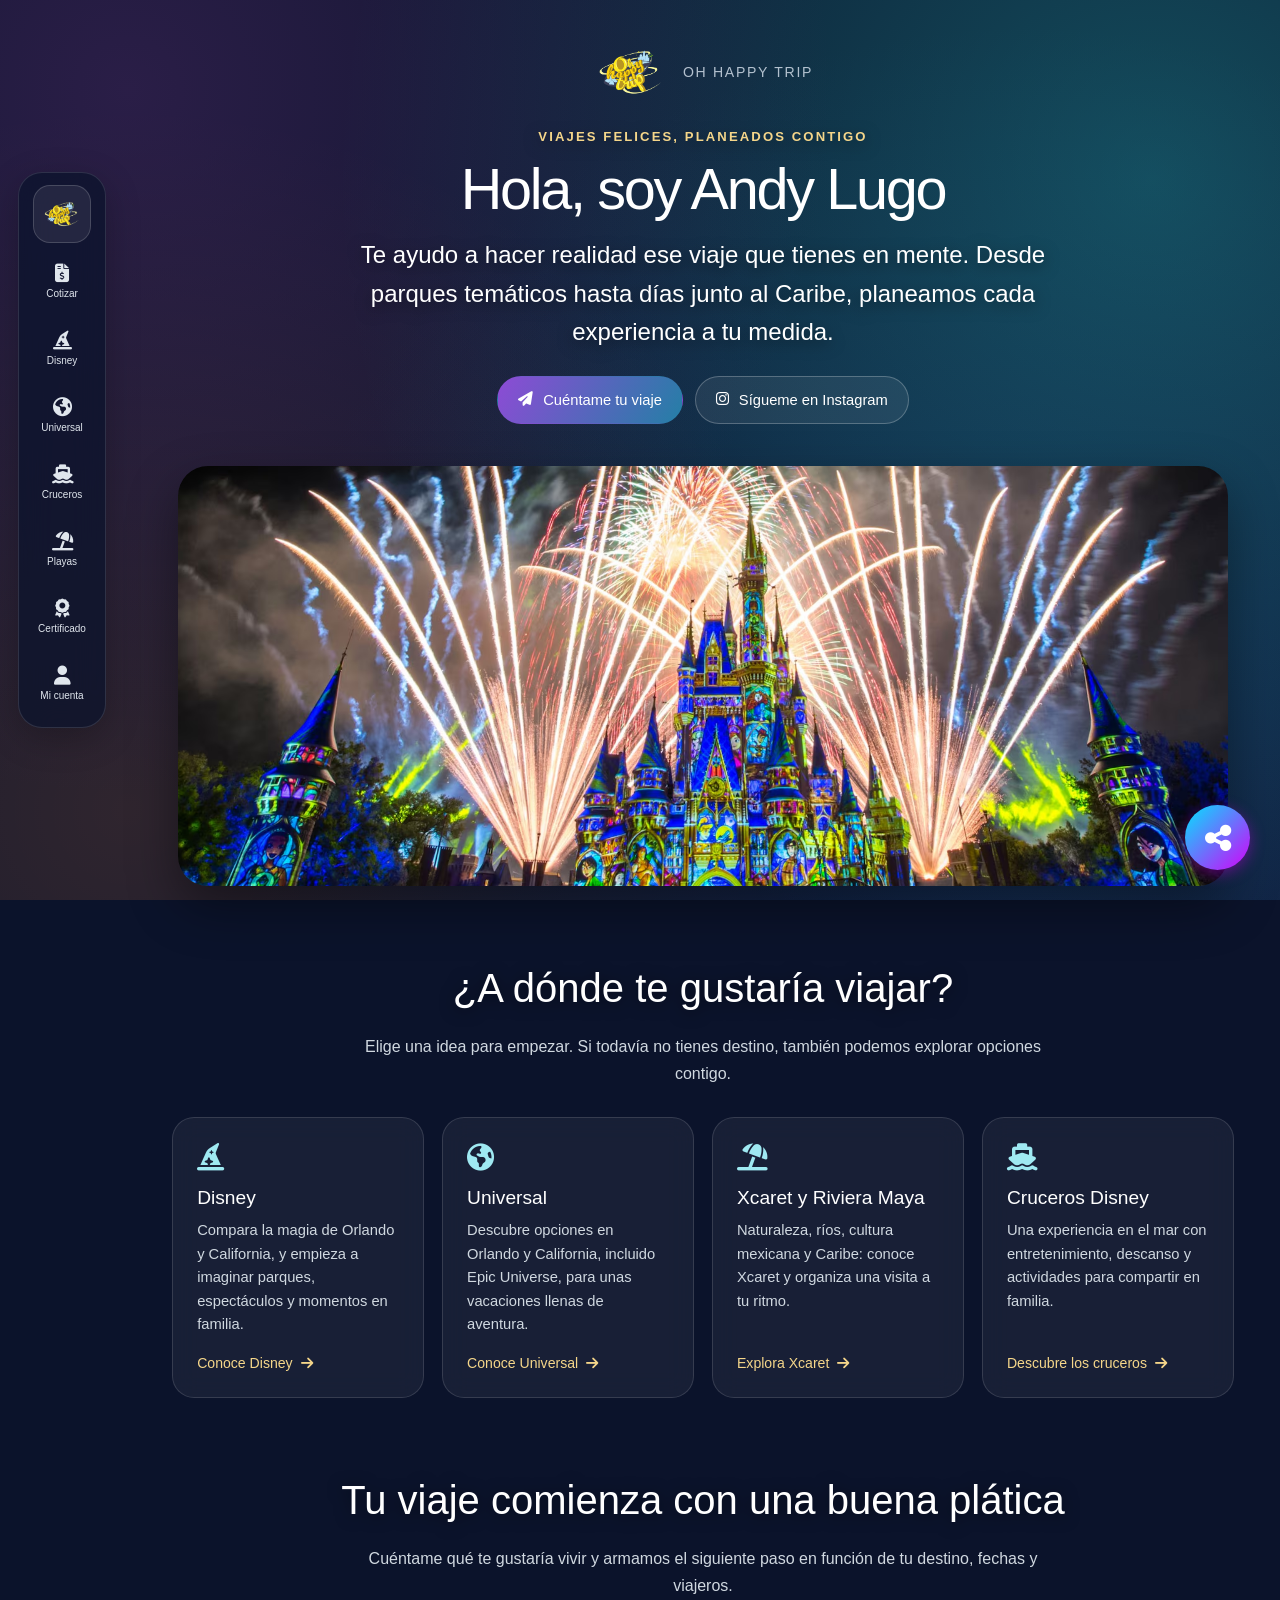
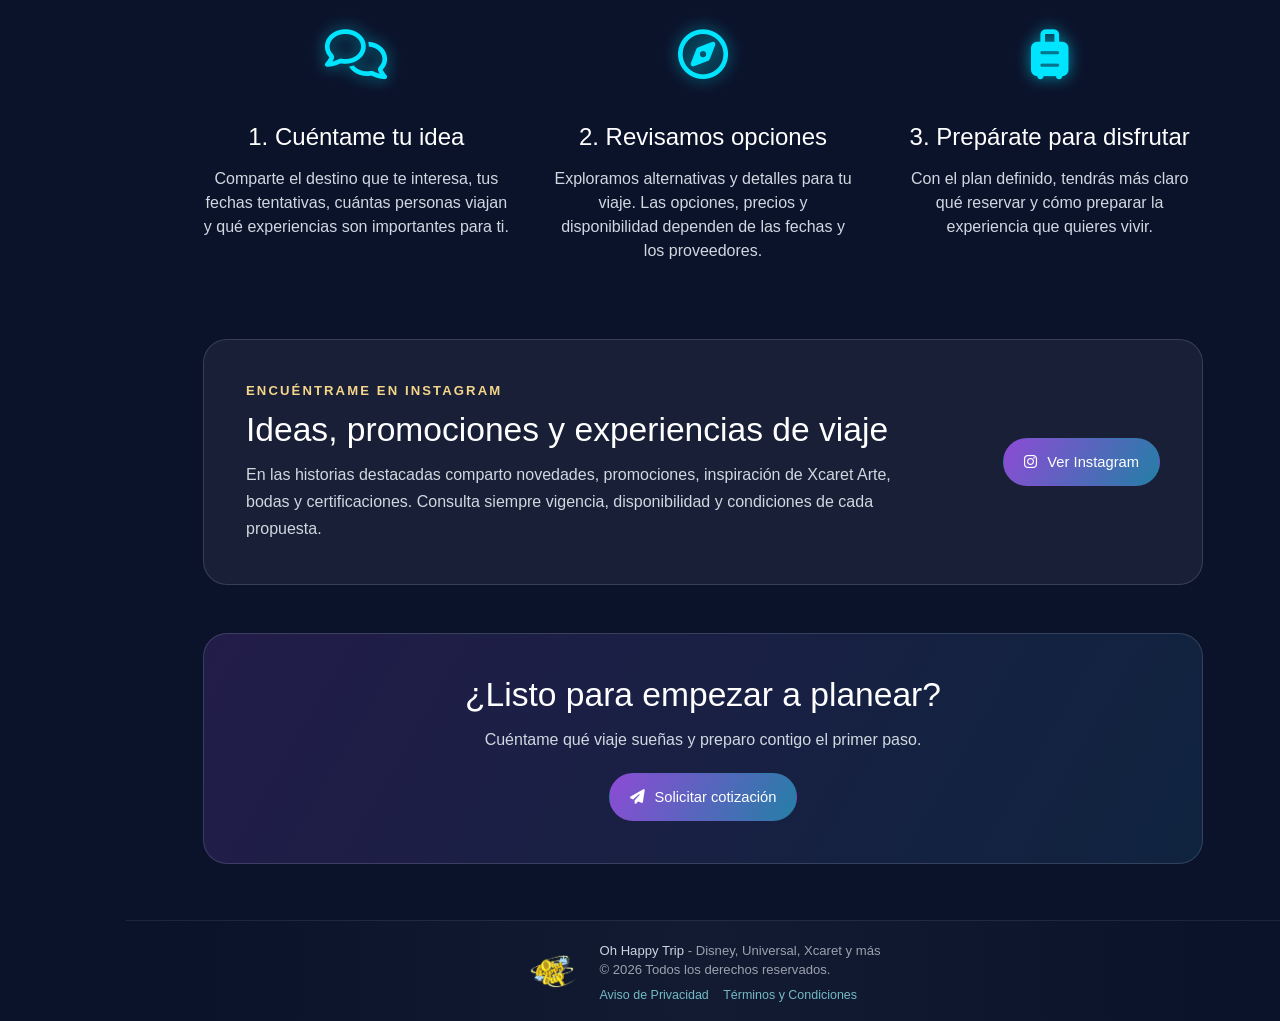
==== commit eeb916a5: "Add accounts quotes and editable site content Co-authored-by: Copilot <223556219+Copilot@users.norep" ====
--- a/index.html
+++ b/index.html
@@ -23,14 +23,17 @@
 
     <!-- NAVEGACIÓN LATERAL -->
     <header class="estiloHeader">
+      <a class="logo-inicio" href="index.html" aria-label="Volver al inicio">
+        <img src="./static/img/ohHappyTripLogo.png" alt="Oh Happy Trip">
+      </a>
       <nav class="botones-nav" aria-label="Navegación principal">
-        <a href="index.html" class="estilos" aria-current="page"><i class="fa-solid fa-house"></i><span>Inicio</span></a>
         <a href="cotizar.html" class="estilos"><i class="fa-solid fa-file-invoice-dollar"></i><span>Cotizar</span></a>
         <a href="disney.html" class="estilos"><i class="fa-solid fa-hat-wizard" aria-hidden="true"></i><span>Disney</span></a>
         <a href="universal.html" class="estilos"><i class="fa-solid fa-earth-americas"></i><span>Universal</span></a>
         <a href="cruceros.html" class="estilos"><i class="fa-solid fa-ship"></i><span>Cruceros</span></a>
         <a href="playas.html" class="estilos"><i class="fa-solid fa-umbrella-beach"></i><span>Playas</span></a>
         <a href="certificate.html" class="estilos"><i class="fa-solid fa-award"></i><span>Certificado</span></a>
+        <a href="cuenta.html" class="estilos"><i class="fa-solid fa-user"></i><span>Mi cuenta</span></a>
       </nav>
     </header>
     <section class="caja-texto">
@@ -180,5 +183,7 @@
         setTimeout(() => { explosion.remove(); }, 800);
       });
     </script>
+    <script src="app.js"></script>
+    <script src="content-manager.js"></script>
   </body>
 </html>
--- a/static/css/style.css
+++ b/static/css/style.css
@@ -98,6 +98,46 @@
   width: 100%;
 }
 
+.logo-inicio {
+  display: flex;
+  align-items: center;
+  justify-content: center;
+  width: 58px;
+  height: 58px;
+  margin: 0 auto 8px;
+  border: 1px solid rgba(255, 255, 255, 0.16);
+  border-radius: 17px;
+  background: rgba(255, 255, 255, 0.08);
+  transition: transform 0.25s ease, background 0.25s ease, box-shadow 0.25s ease;
+}
+
+.logo-inicio img {
+  width: 42px;
+  height: 42px;
+  object-fit: contain;
+  transition: transform 0.25s ease;
+}
+
+.logo-inicio:hover,
+.logo-inicio:focus-visible {
+  background: rgba(0, 229, 255, 0.18);
+  box-shadow: 0 0 18px rgba(0, 229, 255, 0.35);
+  transform: translateY(-2px);
+}
+
+.logo-inicio:hover img,
+.logo-inicio:focus-visible img {
+  transform: rotate(-6deg) scale(1.08);
+}
+
+.logo-flotante {
+  position: fixed;
+  top: 22px;
+  left: 24px;
+  z-index: 1001;
+  margin: 0;
+}
+
 .estilos {
   display: flex;
   flex-direction: column;
@@ -122,6 +162,7 @@
 .estilos i {
   font-size: 19px;
 }
+.estilos .icono-cuenta { width: 22px; height: 22px; border-radius: 50%; object-fit: cover; }
 
 .estilos[aria-current="page"] {
   color: #ffffff;
@@ -1064,6 +1105,183 @@
   margin-top: 10px;
 }
 
+/* ========================================= */
+/* 16. CUENTAS Y COTIZACIONES               */
+/* ========================================= */
+.auth-contenedor, .panel-contenedor {
+  max-width: 1100px;
+  margin: 0 auto;
+  padding: 48px 24px;
+  position: relative;
+  z-index: 10;
+}
+
+.auth-card {
+  max-width: 480px;
+  margin: 0 auto;
+  padding: 34px;
+  border: 1px solid rgba(255,255,255,.15);
+  border-radius: 20px;
+  background: rgba(255,255,255,.06);
+  backdrop-filter: blur(15px);
+}
+
+.auth-logo { display: block; width: 76px; height: 76px; margin: 0 auto 18px; object-fit: contain; }
+.auth-card h1, .auth-card h2 { text-align: center; }
+.auth-card > p:not(.inicio-eyebrow) { color: #dbe5ef; text-align: center; }
+.auth-card label, .cotizacion-card label { display: block; margin: 14px 0 7px; color: #ffdd55; }
+.auth-card input, .cotizacion-card select, .cotizacion-card textarea {
+  width: 100%;
+  padding: 11px 13px;
+  border: 1px solid rgba(255,255,255,.2);
+  border-radius: 10px;
+  background: rgba(0,0,0,.4);
+  color: #fff;
+  font: inherit;
+}
+.auth-card hr { border: 0; border-top: 1px solid rgba(255,255,255,.14); margin: 30px 0; }
+.btn-secundario, .btn-peligro {
+  display: inline-flex;
+  align-items: center;
+  justify-content: center;
+  padding: 10px 16px;
+  border: 1px solid rgba(255,255,255,.25);
+  border-radius: 22px;
+  background: rgba(255,255,255,.1);
+  color: #fff;
+  cursor: pointer;
+  text-decoration: none;
+  font: inherit;
+}
+.btn-secundario:hover { background: rgba(0,229,255,.2); }
+.btn-peligro { border-color: rgba(255,100,100,.5); background: rgba(160,20,40,.35); }
+.btn-pequeno { width: auto; margin: 0; padding: 10px 16px; font-size: .9rem; }
+.auth-mensaje { min-height: 22px; color: #9ff8ed; }
+.auth-regreso { display: block; margin-top: 24px; color: #9ff8ed; text-align: center; }
+.auth-mostrar-registro { width: 100%; margin-top: 14px; }
+.auth-card form + .auth-regreso { margin-top: 24px; }
+.modal-documentos {
+  position: fixed;
+  inset: 0;
+  z-index: 2000;
+  display: grid;
+  place-items: center;
+  padding: 20px;
+  background: rgba(3, 8, 24, .72);
+  backdrop-filter: blur(4px);
+}
+.modal-documentos-contenido {
+  width: min(420px, 100%);
+  padding: 26px;
+  border: 1px solid rgba(255,255,255,.18);
+  border-radius: 18px;
+  background: #111d3a;
+  box-shadow: 0 18px 50px rgba(0,0,0,.4);
+  text-align: center;
+}
+.modal-documentos-contenido h2 { margin-top: 0; }
+.modal-documentos-contenido p { color: #dbe5ef; line-height: 1.5; }
+.modal-documentos-acciones { display: flex; justify-content: center; gap: 12px; margin-top: 22px; }
+.panel-cabecera, .seccion-cotizaciones-cabecera, .cotizacion-card-cabecera {
+  display: flex;
+  align-items: center;
+  justify-content: space-between;
+  gap: 18px;
+}
+.panel-cabecera { margin-bottom: 30px; }
+.panel-cabecera h1 { margin: 0 0 8px; }
+.panel-acciones { display: flex; flex-wrap: wrap; gap: 10px; }
+.mis-cotizaciones { margin: 30px 0; padding: 20px; border: 1px solid rgba(255,255,255,.12); border-radius: 16px; background: rgba(0,0,0,.14); }
+.seccion-cotizaciones-cabecera { margin-bottom: 16px; }
+.sesion-barra { margin: 10px 0 24px; color: #dbe5ef; }
+.sesion-barra a, .sesion-barra button { color: #9ff8ed; }
+.sesion-barra button { border: 0; background: transparent; cursor: pointer; font: inherit; text-decoration: underline; }
+.cotizaciones-grid { display: grid; grid-template-columns: repeat(auto-fit, minmax(280px, 1fr)); gap: 18px; }
+.cotizacion-card { padding: 20px; border: 1px solid rgba(255,255,255,.15); border-radius: 16px; background: rgba(255,255,255,.06); }
+.cotizacion-card h2, .cotizacion-card h3 { margin: 0; }
+.cotizacion-card p { color: #dbe5ef; line-height: 1.5; }
+.cotizacion-card .panel-acciones { margin-top: 18px; }
+.estado { padding: 5px 10px; border-radius: 14px; background: rgba(255,221,85,.18); color: #ffdd55; font-size: .78rem; text-transform: capitalize; }
+.estado-revisada { background: rgba(0,229,255,.18); color: #9ff8ed; }
+.estado-check { background: rgba(80,210,120,.2); color: #9cf0b0; }
+.estado-en_revision { background: rgba(0,229,255,.18); color: #9ff8ed; }
+.estado-lista { background: rgba(80,210,120,.2); color: #9cf0b0; }
+.mensaje-admin { padding: 11px; border-left: 3px solid #00e5ff; background: rgba(0,229,255,.08); }
+.mensaje-pendiente, .estado-vacio { color: #b4c0cf; }
+.estado-vacio { grid-column: 1 / -1; padding: 25px; text-align: center; }
+.cotizaciones-lista { display: grid; gap: 8px; }
+.cotizacion-resumen {
+  display: grid;
+  grid-template-columns: 28px minmax(0, 1fr) auto 18px;
+  align-items: center;
+  gap: 12px;
+  width: 100%;
+  padding: 12px 14px;
+  border: 1px solid rgba(255,255,255,.1);
+  border-radius: 12px;
+  background: rgba(255,255,255,.04);
+  color: #fff;
+  text-align: left;
+  cursor: pointer;
+  font: inherit;
+  transition: background .2s ease, border-color .2s ease, transform .2s ease;
+}
+.cotizacion-resumen:hover, .cotizacion-resumen:focus-visible {
+  border-color: rgba(0,229,255,.4);
+  background: rgba(0,229,255,.1);
+  transform: translateX(3px);
+}
+.cotizacion-resumen-numero { color: #8fa4b8; font-size: .82rem; text-align: center; }
+.cotizacion-resumen-datos { min-width: 0; display: grid; gap: 3px; }
+.cotizacion-resumen-datos strong { overflow: hidden; text-overflow: ellipsis; white-space: nowrap; }
+.cotizacion-resumen-datos small { overflow: hidden; color: #aebdca; text-overflow: ellipsis; white-space: nowrap; }
+.cotizacion-resumen-flecha { color: #9ff8ed; font-size: 1.4rem; }
+.navegacion-pagina, .editor-cabecera, .editor-paginacion { display: flex; align-items: center; justify-content: space-between; gap: 10px; }
+.navegacion-pagina { margin: -8px 0 16px; }
+.editor-cabecera { margin-bottom: 16px; }
+.editor-paginacion { margin-top: 16px; }
+.editor-contador { color: #9aaabd; font-size: .85rem; }
+.btn-navegacion {
+  padding: 7px 11px;
+  border: 1px solid rgba(255,255,255,.14);
+  border-radius: 16px;
+  background: rgba(255,255,255,.05);
+  color: #b7c5d5;
+  cursor: pointer;
+  font: inherit;
+  font-size: .82rem;
+}
+.btn-navegacion:hover:not(:disabled), .btn-navegacion:focus-visible { background: rgba(0,229,255,.12); color: #fff; }
+.btn-navegacion:disabled { cursor: not-allowed; opacity: .35; }
+.editor-card { max-width: 760px; margin: 0 auto; }
+.perfil-preview { display: flex; justify-content: center; margin: 8px 0 18px; }
+.foto-perfil, .foto-inicial { width: 82px; height: 82px; border-radius: 50%; object-fit: cover; border: 2px solid rgba(0,229,255,.55); }
+.foto-inicial { display: grid; place-items: center; background: rgba(0,229,255,.18); color: #fff; font-size: 2rem; }
+.cuenta-acciones { margin-top: 20px; justify-content: center; }
+.cuentas-admin { margin-top: 48px; padding-top: 22px; border-top: 1px solid rgba(255,255,255,.12); }
+.cuentas-admin h2 { margin-bottom: 4px; }
+.cuenta-admin-fila { display: flex; align-items: center; justify-content: space-between; gap: 14px; padding: 10px 0; border-bottom: 1px solid rgba(255,255,255,.08); }
+.cliente-editor { display: flex; align-items: center; gap: 10px; }
+.cliente-editor > div { display: grid; gap: 3px; }
+.cliente-editor small { color: #aebdca; }
+.avatar-mini { display: inline-grid; place-items: center; flex: 0 0 36px; width: 36px; height: 36px; overflow: hidden; border-radius: 50%; background: rgba(0,229,255,.18); color: #fff; font-size: .9rem; }
+.avatar-mini img { width: 100%; height: 100%; object-fit: cover; }
+.cotizacion-resumen-datos { display: flex; align-items: center; gap: 8px; }
+.contenido-admin { margin-top: 48px; padding-top: 24px; border-top: 1px solid rgba(255,255,255,.12); }
+.contenido-admin > select { width: min(360px, 100%); padding: 10px 12px; border: 1px solid rgba(255,255,255,.2); border-radius: 10px; background: rgba(0,0,0,.4); color: #fff; font: inherit; }
+.contenido-editor { display: grid; gap: 12px; margin-top: 18px; max-height: 700px; overflow-y: auto; padding-right: 5px; }
+.contenido-campo { display: grid; gap: 7px; padding: 13px; border: 1px solid rgba(255,255,255,.1); border-radius: 12px; background: rgba(255,255,255,.035); }
+.contenido-campo label { color: #ffdd55; font-size: .9rem; }
+.contenido-campo input, .contenido-campo textarea { width: 100%; padding: 9px 11px; border: 1px solid rgba(255,255,255,.17); border-radius: 8px; background: rgba(0,0,0,.3); color: #fff; font: inherit; }
+.contenido-campo input[type="file"] { padding: 7px; }
+
+@media (max-width: 700px) {
+  .auth-contenedor, .panel-contenedor { padding: 28px 14px; }
+  .auth-card { padding: 24px 18px; }
+  .panel-cabecera, .seccion-cotizaciones-cabecera { align-items: flex-start; flex-direction: column; }
+  .logo-flotante { top: 14px; left: 14px; }
+}
+
 .checkbox-grid label, .radio-group label {
   color: #e0e6ed;
   font-size: 0.95rem;
